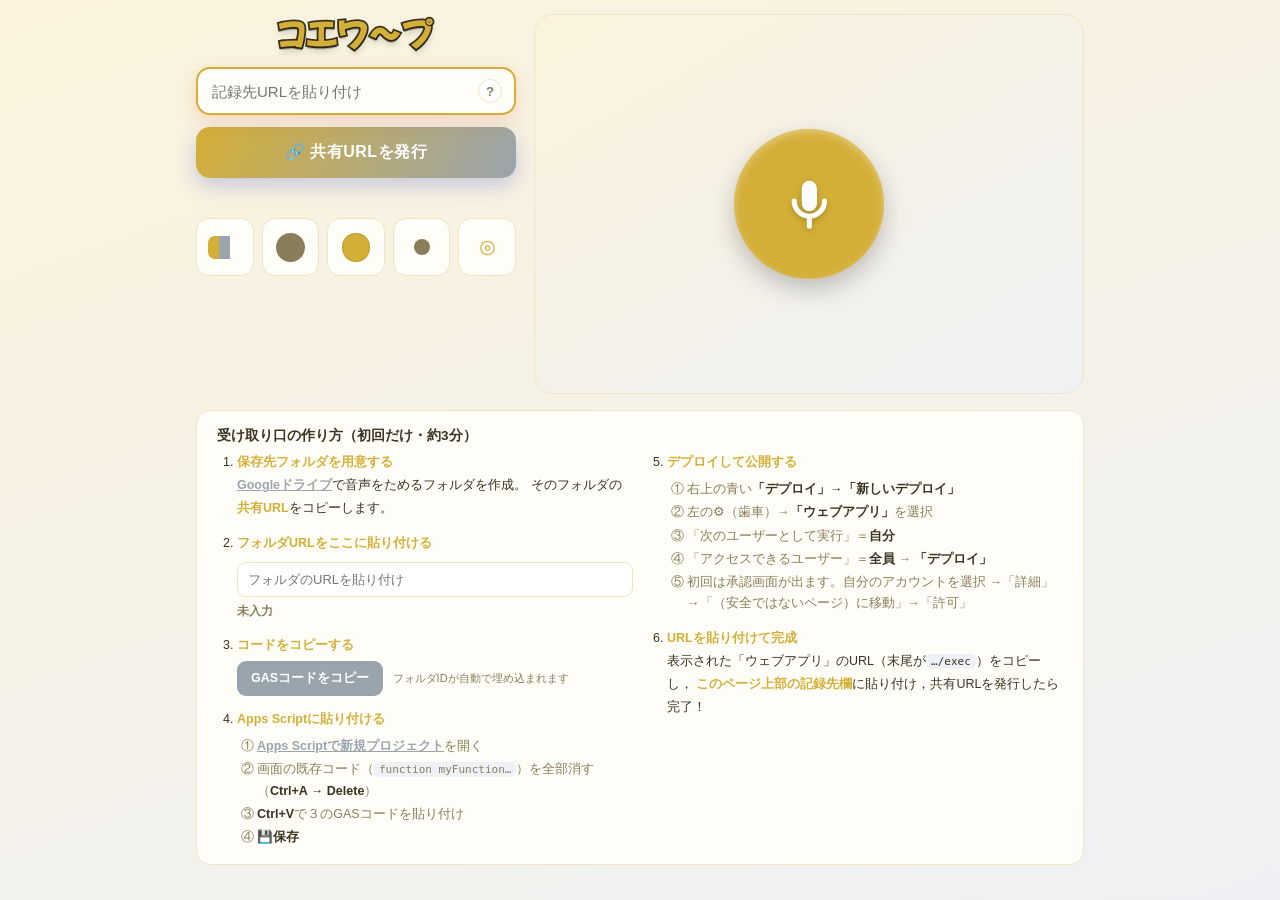
==== index.html @ 91addc2c "説明書きを常時表示に変更・？でその位置へスクロール setupGuideをデフォルト表示にし，？ボタンは開閉ではなくガイドへ スムーズスクロールする挙動へ。STEP4③とSTEP6の文言も更新。  C" ====
<!DOCTYPE html>
<html lang="ja">
<head>
<meta charset="UTF-8" />
<meta name="viewport" content="width=device-width, initial-scale=1.0, maximum-scale=1.0, user-scalable=no" />
<title>コエワ～プ</title>
<link rel="preconnect" href="https://fonts.googleapis.com" />
<link rel="preconnect" href="https://fonts.gstatic.com" crossorigin />
<link href="https://fonts.googleapis.com/css2?family=Mochiy+Pop+P+One&display=swap" rel="stylesheet" />
<link rel="stylesheet" href="styles.css" />
<link rel="icon" href="data:image/svg+xml,%3Csvg xmlns='http://www.w3.org/2000/svg' viewBox='0 0 100 100'%3E%3Ctext y='.9em' font-size='88'%3E🎙️%3C/text%3E%3C/svg%3E" />
</head>
<body>

<!-- ========== 設定画面 ========== -->
<main id="settings" class="screen">
  <div class="studio">
    <!-- 左：記録先URL・共有発行・各種セレクタ -->
    <section class="controls">
      <h1 class="app-title">コエワ～プ</h1>

      <!-- 記録先URL -->
      <div class="url-field" id="driveCard">
        <input type="url" id="driveUrl" inputmode="url" autocomplete="off"
          placeholder="記録先URLを貼り付け" />
        <button class="help-btn" id="setupToggle" type="button" aria-label="使い方">?</button>
      </div>

      <a class="test-link" id="testLink" href="#" target="_blank" rel="noopener" hidden>🔍 記録先の接続テスト</a>

      <!-- 共有URL発行 -->
      <button class="publish-btn" id="publishBtn" type="button">🔗 共有URLを発行</button>
      <div class="share-out" id="shareOut" hidden>
        <input type="text" id="shareUrl" readonly />
        <button id="copyBtn" type="button" aria-label="コピー">📋</button>
      </div>
      <p class="share-msg" id="shareMsg"></p>

      <!-- ビジュアルピッカー群（タップで展開して選ぶ） -->
      <div class="pickers" id="pickers"></div>
    </section>

    <!-- 右：プレビュー -->
    <section class="stage-wrap" id="preview">
      <div class="mic-stage">
        <div class="fx-layer" id="fxLayer"></div>
        <button class="mic-btn shaped" id="previewMic" type="button" aria-label="マイク">
          <svg viewBox="0 0 24 24" class="mic-ic"><path d="M12 15a3 3 0 0 0 3-3V6a3 3 0 0 0-6 0v6a3 3 0 0 0 3 3z"/><path d="M19 11a1 1 0 1 0-2 0 5 5 0 0 1-10 0 1 1 0 1 0-2 0 7 7 0 0 0 6 6.92V21a1 1 0 1 0 2 0v-3.08A7 7 0 0 0 19 11z"/></svg>
        </button>
      </div>
    </section>
  </div>

  <!-- 使い方（初期は隠す・？で全幅の下方に展開） -->
  <div class="setup-guide" id="setupGuide">
    <div class="sg-head">受け取り口の作り方（初回だけ・約3分）</div>
    <ol class="sg-steps">
      <li>
        <b>保存先フォルダを用意する</b><br>
        <a href="https://drive.google.com/drive/my-drive" target="_blank" rel="noopener">Googleドライブ</a>で音声をためるフォルダを作成。
        そのフォルダの<b>共有URL</b>をコピーします。
      </li>
      <li>
        <b>フォルダURLをここに貼り付ける</b>
        <input type="text" id="folderUrl" placeholder="フォルダのURLを貼り付け" />
        <div class="sg-status" id="folderStatus">未入力</div>
      </li>
      <li>
        <b>コードをコピーする</b><br>
        <button type="button" class="sg-copy" id="copyGas">GASコードをコピー</button>
        <span class="sg-note">フォルダIDが自動で埋め込まれます</span>
      </li>
      <li>
        <b>Apps Scriptに貼り付ける</b>
        <ol class="sg-ol">
          <li><a href="https://script.google.com/home/projects/create" target="_blank" rel="noopener">Apps Scriptで新規プロジェクト</a>を開く</li>
          <li>画面の既存コード（<code>function myFunction…</code>）を全部消す（<b>Ctrl+A →&nbsp;Delete</b>）</li>
          <li><b>Ctrl+V</b>で３のGASコードを貼り付け</li>
          <li><b>💾保存</b></li>
        </ol>
      </li>
      <li>
        <b>デプロイして公開する</b>
        <ol class="sg-ol">
          <li>右上の青い<b>「デプロイ」→「新しいデプロイ」</b></li>
          <li>左の⚙（歯車）→<b>「ウェブアプリ」</b>を選択</li>
          <li>「次のユーザーとして実行」＝<b>自分</b></li>
          <li>「アクセスできるユーザー」＝<b>全員</b> → <b>「デプロイ」</b></li>
          <li>初回は承認画面が出ます。自分のアカウントを選択 →「詳細」→「（安全ではないページ）に移動」→「許可」</li>
        </ol>
      </li>
      <li>
        <b>URLを貼り付けて完成</b><br>
        表示された「ウェブアプリ」のURL（末尾が<code>…/exec</code>）をコピーし，
        <b>このページ上部の記録先欄</b>に貼り付け，共有URLを発行したら完了！
      </li>
    </ol>
  </div>
</main>

<!-- ========== 録音画面（共有リンク先） ========== -->
<main id="recorder" class="screen" hidden>
  <div class="rec-wrap">
    <h1 class="rec-title" id="recTitle">コエワ～プ</h1>
    <input type="text" id="recName" class="rec-name" placeholder="データ名を入力" />
    <div class="mic-stage rec-stage">
      <div class="fx-layer" id="recFxLayer"></div>
      <button class="mic-btn shaped" id="recMic" type="button" aria-label="録音">
        <svg viewBox="0 0 24 24" class="mic-ic"><path d="M12 15a3 3 0 0 0 3-3V6a3 3 0 0 0-6 0v6a3 3 0 0 0 3 3z"/><path d="M19 11a1 1 0 1 0-2 0 5 5 0 0 1-10 0 1 1 0 1 0-2 0 7 7 0 0 0 6 6.92V21a1 1 0 1 0 2 0v-3.08A7 7 0 0 0 19 11z"/></svg>
      </button>
    </div>
    <div class="rec-status" id="recStatus">マイクを押して録音を開始</div>
    <div class="rec-timer" id="recTimer" hidden>00:00</div>
  </div>
</main>

<script src="app.js"></script>
</body>
</html>
---- styles.css ----
/* ===== コエワープ styles ===== */
:root{
  /* テーマで上書きされる変数 */
  --bg1:#f6f7fb; --bg2:#e9edf6; --panel:#ffffff; --ink:#1d2330; --sub:#5a6473;
  --brand:#e3350d; --brand2:#3b4cca; --line:#e3e7ef; --accent:#ffcb05;
  --mic:#e3350d; --micsize:150px;
}
*{box-sizing:border-box;-webkit-tap-highlight-color:transparent}
html,body{margin:0;padding:0}
body{
  font-family:"Hiragino Kaku Gothic ProN","Yu Gothic",-apple-system,"Segoe UI",sans-serif;
  color:var(--ink);
  background:linear-gradient(160deg,var(--bg1),var(--bg2));
  min-height:100vh;
  transition:background .4s;
}
.screen{max-width:920px;margin:0 auto;padding:14px 16px 24px}
[hidden]{display:none !important}

/* ---- header ---- */
/* アプリ名：初代ポケットモンスターのロゴを意識した丸ゴシック＋縁取り。
   文字色はテーマ（--brand）に連動し，縁取りは濃色（--ink）で変化する */
.app-title{font-family:"Mochiy Pop P One","M PLUS Rounded 1c","Hiragino Maru Gothic ProN",sans-serif;
  font-weight:400;font-size:34px;line-height:1.1;text-align:center;margin:0 0 4px;letter-spacing:.02em;
  color:var(--brand);-webkit-text-fill-color:var(--brand);
  -webkit-text-stroke:3.5px var(--ink);paint-order:stroke fill;
  text-shadow:0 3px 0 rgba(0,0,0,.22),0 5px 7px rgba(0,0,0,.16);
  transition:color .3s}

/* ---- 2カラム studio ---- */
.studio{display:grid;grid-template-columns:minmax(0,320px) 1fr;gap:18px;align-items:stretch}
@media(max-width:680px){.studio{grid-template-columns:1fr}}

.controls{display:flex;flex-direction:column;gap:12px}

/* URL入力 */
.url-field{position:relative;display:flex;align-items:center;gap:8px;
  background:var(--panel);border:2px solid var(--brand);border-radius:14px;padding:10px 12px;
  box-shadow:0 6px 18px rgba(227,53,13,.15)}
.url-field input{flex:1;border:none;outline:none;background:transparent;font-size:15px;color:#111;min-width:0}
.help-btn{width:24px;height:24px;border-radius:50%;border:1.5px solid var(--line);
  background:#fff;color:var(--sub);font-weight:800;cursor:pointer;flex:none}
.test-link{font-size:12px;color:var(--brand2);font-weight:700;text-decoration:none;
  align-self:flex-start;margin-top:-4px}
.test-link:hover{text-decoration:underline}

/* 使い方（？で全幅の下方に展開・横長レイアウト） */
.setup-guide{margin-top:16px;background:var(--panel);border:1px solid var(--line);
  border-radius:14px;padding:16px 20px}
@media(min-width:640px){
  .setup-guide .sg-steps{column-count:2;column-gap:34px}
  .setup-guide .sg-steps>li{break-inside:avoid;-webkit-column-break-inside:avoid}
}
.setup-guide code{background:#eef1f7;padding:1px 5px;border-radius:5px;font-size:11px;word-break:break-all}
.setup-guide a{color:var(--brand2);font-weight:700}
.sg-head{font-size:13.5px;font-weight:800;color:var(--ink);margin-bottom:6px}
.sg-steps{margin:0;padding-left:20px;font-size:12.5px;line-height:1.85;color:var(--ink)}
.sg-steps>li{margin-bottom:12px}
.sg-steps b{color:var(--brand)}
.sg-sub{font-size:11px;color:var(--sub);margin-top:3px}
.sg-note{font-size:11px;color:var(--sub);margin-left:6px}
@counter-style sg-circled{system:fixed;symbols:"①" "②" "③" "④" "⑤" "⑥" "⑦" "⑧" "⑨";suffix:" "}
.sg-ol{margin:5px 0 0;padding-left:20px;color:var(--sub);line-height:1.7;list-style:sg-circled}
.sg-ol li{margin-bottom:2px}
.sg-ol b{color:var(--ink)}
#folderUrl{width:100%;margin-top:6px;padding:9px 10px;font-size:13px;border:1.5px solid var(--line);
  border-radius:9px;outline:none;background:#fff;color:#111}
#folderUrl:focus{border-color:var(--brand)}
.sg-status{font-size:11.5px;font-weight:700;color:var(--sub);margin-top:4px}
.sg-status.ok{color:#1a9e4b}
.sg-status.ng{color:#c0392b}
.sg-copy{margin-top:4px;background:var(--brand2);color:#fff;border:none;border-radius:9px;
  padding:9px 14px;font-size:12.5px;font-weight:700;cursor:pointer}
.sg-copy:active{transform:scale(.98)}
.sg-trouble{margin-top:10px;padding:10px 12px;background:#fff8ec;border:1px solid var(--accent);
  border-radius:10px;font-size:12px;color:var(--ink)}
.sg-trouble>b{color:#c0392b}

/* ===== ビジュアルピッカー（正方形アイコン＋押すと下に見本展開） ===== */
.pickers{display:flex;flex-direction:column;gap:0}
/* 正方形アイコンを横一列に */
.picker-bar{display:flex;gap:8px}
.picker-head{flex:1;aspect-ratio:1/1;min-width:0;display:flex;align-items:center;justify-content:center;
  padding:0;cursor:pointer;background:var(--panel);border:1.5px solid var(--line);border-radius:13px;
  outline:none;transition:border-color .15s,box-shadow .15s,transform .1s}
.picker-head:active{transform:scale(.94)}
.picker-head.on{border-color:var(--brand);
  box-shadow:0 0 0 3px color-mix(in srgb,var(--brand) 24%,transparent),0 4px 12px rgba(0,0,0,.10)}
/* アイコン内の見本 */
.picker-head .sw-theme{width:60%;height:42%}
.picker-head .sw-shape{width:52%;height:52%}
.picker-head .sw-color{width:52%;height:52%}
.picker-head .sw-fx{font-size:24px}

/* 展開グリッド（左カラム全幅・5列） */
.picker-grid{display:grid;grid-template-columns:repeat(5,1fr);gap:8px;
  margin-top:10px;padding:11px;background:var(--panel);
  border:1.5px solid var(--line);border-radius:12px;
  animation:pkOpen .18s ease-out}
@keyframes pkOpen{from{opacity:0;transform:translateY(-6px)}to{opacity:1;transform:none}}
.swatch{position:relative;display:flex;align-items:center;justify-content:center;
  aspect-ratio:1/1;border:2px solid transparent;border-radius:12px;
  background:linear-gradient(160deg,var(--bg1),var(--bg2));cursor:pointer;padding:0;
  transition:transform .1s,border-color .12s,box-shadow .12s}
.swatch:hover{border-color:var(--line)}
.swatch:active{transform:scale(.9)}
.swatch.on{border-color:var(--brand);
  box-shadow:0 0 0 3px color-mix(in srgb,var(--brand) 26%,transparent)}

/* 各種チップ描画 */
.sw-theme{width:72%;height:64%;border-radius:7px;overflow:hidden;display:flex;
  box-shadow:inset 0 0 0 1px rgba(0,0,0,.08)}
.sw-theme i{flex:1;display:block}
.sw-shape{width:60%;height:60%;background:var(--sub)}
.sw-shape.shaped.shape-ring{border-radius:50%;background:transparent;
  box-shadow:0 0 0 2px #fff,0 0 0 5px var(--sub)}
.sw-color{width:62%;height:62%;border-radius:50%;box-shadow:inset 0 0 0 1px rgba(0,0,0,.12)}
.sw-size{background:var(--sub);border-radius:50%}
.sw-fx{font-size:21px;line-height:1;color:var(--brand)}

/* ---- 右：プレビュー ---- */
.stage-wrap{position:relative;border-radius:20px;
  background:linear-gradient(150deg,var(--bg1),var(--bg2));
  border:1px solid var(--line);display:flex;align-items:center;justify-content:center;
  min-height:380px;overflow:hidden}
.mic-stage{position:relative;width:100%;min-height:calc(var(--micsize) + 60px);
  display:flex;align-items:center;justify-content:center}
.fx-layer{position:absolute;inset:0;display:flex;align-items:center;justify-content:center;
  pointer-events:none;overflow:hidden}

/* ---- mic button base ---- */
.mic-btn{position:relative;z-index:2;width:var(--micsize);height:var(--micsize);
  border:none;cursor:pointer;color:#fff;background:var(--mic);
  display:flex;align-items:center;justify-content:center;
  box-shadow:0 10px 24px rgba(0,0,0,.22),inset 0 3px 8px rgba(255,255,255,.35);
  transition:transform .12s,box-shadow .2s,border-radius .2s;border-radius:50%}
.mic-btn:active{transform:scale(.94)}
.mic-btn.recording{animation:micpulse 1.1s ease-in-out infinite}
@keyframes micpulse{0%,100%{transform:scale(1)}50%{transform:scale(1.06)}}
.mic-ic{width:44%;height:44%;fill:currentColor;filter:drop-shadow(0 2px 3px rgba(0,0,0,.2))}

/* mic shapes (10) — .shaped を持つ要素へ直接適用（マイク本体・チップ両用） */
.shaped.shape-circle  {border-radius:50%}
.shaped.shape-round   {border-radius:26%}
.shaped.shape-squircle{border-radius:38% / 42%}
.shaped.shape-pill    {border-radius:50px}
.shaped.shape-hexagon {border-radius:12%;clip-path:polygon(25% 3%,75% 3%,100% 50%,75% 97%,25% 97%,0 50%)}
.shaped.shape-octagon {clip-path:polygon(30% 0,70% 0,100% 30%,100% 70%,70% 100%,30% 100%,0 70%,0 30%)}
.shaped.shape-diamond {clip-path:polygon(50% 0,100% 50%,50% 100%,0 50%)}
.shaped.shape-shield  {border-radius:44% 44% 50% 50%/60% 60% 100% 100%}
.shaped.shape-burst   {clip-path:polygon(50% 0,61% 20%,83% 12%,79% 35%,100% 50%,79% 65%,83% 88%,61% 80%,50% 100%,39% 80%,17% 88%,21% 65%,0 50%,21% 35%,17% 12%,39% 20%)}
.mic-btn.shaped.shape-ring{border-radius:50%;box-shadow:0 0 0 6px rgba(255,255,255,.7),0 0 0 11px var(--mic),0 10px 24px rgba(0,0,0,.25)}
.chip .shaped.shape-ring{border-radius:50%;box-shadow:0 0 0 2px #fff,0 0 0 4px currentColor}

/* ---- share ---- */
.publish-btn{width:100%;font-size:16px;font-weight:800;color:#fff;border:none;cursor:pointer;
  padding:15px;border-radius:14px;letter-spacing:.03em;
  background:linear-gradient(120deg,var(--brand),var(--brand2));
  box-shadow:0 8px 20px rgba(59,76,202,.25);transition:transform .12s,filter .2s}
.publish-btn:hover{filter:brightness(1.05)}
.publish-btn:active{transform:scale(.98)}
.share-out{display:flex;gap:6px}
.share-out input{flex:1;padding:10px;border:1.5px solid var(--line);border-radius:10px;
  font-size:12px;background:#f7f9fc;color:#333;min-width:0}
.share-out button{padding:0 14px;border:none;border-radius:10px;background:var(--brand2);
  color:#fff;font-size:16px;cursor:pointer}
.share-msg{min-height:16px;font-size:12px;color:var(--brand2);font-weight:700;margin:0;text-align:center}

/* ================= 録音画面 ================= */
#recorder{display:flex;align-items:center;justify-content:center;min-height:100vh}
.rec-wrap{width:100%;max-width:460px;text-align:center;padding:20px}
.rec-title{font-size:24px;font-weight:800;margin:0 0 20px;
  background:linear-gradient(90deg,var(--brand),var(--brand2));
  -webkit-background-clip:text;background-clip:text;color:transparent}
.rec-name{width:100%;font-size:16px;padding:14px;border-radius:12px;
  border:2px solid var(--line);outline:none;margin-bottom:10px;text-align:center;
  background:#fff;color:#111}
.rec-name:focus{border-color:var(--brand)}
.rec-stage{height:calc(var(--micsize) + 120px)}
.rec-status{font-size:14px;color:var(--sub);margin-top:6px;min-height:20px;font-weight:600}
.rec-status.busy{color:var(--brand2)}
.rec-status.done{color:#1a9e4b;font-weight:800}
.rec-status.err{color:#c0392b}
.rec-timer{font-size:34px;font-weight:800;font-variant-numeric:tabular-nums;
  color:var(--brand);margin-top:6px;letter-spacing:.05em}

/* ================= エフェクト（10種） ================= */
.fx-el{position:absolute;pointer-events:none}
/* 1 ripple 波紋 */
.fx-ripple .fx-el{width:var(--micsize);height:var(--micsize);border-radius:50%;
  border:3px solid var(--mic);animation:ripple 1.6s ease-out infinite}
.fx-ripple .fx-el:nth-child(2){animation-delay:.5s}
.fx-ripple .fx-el:nth-child(3){animation-delay:1s}
@keyframes ripple{0%{transform:scale(1);opacity:.7}100%{transform:scale(2.1);opacity:0}}
/* 2 wave 波線 */
.fx-wave .fx-el{width:calc(var(--micsize)*1.8);height:60px;
  background:radial-gradient(circle,var(--mic) 2px,transparent 3px) 0 0/16px 16px;
  opacity:.4;animation:wavemove 1.2s linear infinite}
@keyframes wavemove{to{background-position:16px 0}}
/* 3 pulse rings 同心円 */
.fx-pulse .fx-el{width:var(--micsize);height:var(--micsize);border-radius:50%;
  box-shadow:0 0 0 0 var(--mic);animation:pulsering 1.8s ease-out infinite;opacity:.6}
@keyframes pulsering{0%{box-shadow:0 0 0 0 var(--mic)}100%{box-shadow:0 0 0 70px transparent}}
/* 4 bars 音量バー */
.fx-bars{gap:5px}
.fx-bars .fx-el{position:relative;width:7px;height:20px;border-radius:6px;background:var(--mic);
  animation:bars .8s ease-in-out infinite}
@keyframes bars{0%,100%{height:14px;opacity:.5}50%{height:70px;opacity:1}}
/* 5 glow グロー */
.fx-glow .fx-el{width:var(--micsize);height:var(--micsize);border-radius:50%;
  background:radial-gradient(circle,var(--mic),transparent 65%);filter:blur(10px);
  animation:glow 1.6s ease-in-out infinite}
@keyframes glow{0%,100%{opacity:.25;transform:scale(1)}50%{opacity:.7;transform:scale(1.5)}}
/* 6 rotate ring 回転リング */
.fx-rotate .fx-el{width:calc(var(--micsize)*1.4);height:calc(var(--micsize)*1.4);
  border-radius:50%;border:4px dashed var(--mic);opacity:.5;animation:spin 4s linear infinite}
@keyframes spin{to{transform:rotate(360deg)}}
/* 7 sparkle スパークル */
.fx-sparkle .fx-el{width:10px;height:10px;background:var(--mic);
  clip-path:polygon(50% 0,61% 39%,100% 50%,61% 61%,50% 100%,39% 61%,0 50%,39% 39%);
  animation:sparkle 1.4s ease-in-out infinite}
@keyframes sparkle{0%,100%{transform:scale(.3) rotate(0);opacity:.2}50%{transform:scale(1.2) rotate(90deg);opacity:1}}
/* 8 orbit 周回ドット */
.fx-orbit .fx-el{width:calc(var(--micsize)*1.3);height:calc(var(--micsize)*1.3);
  animation:spin 3s linear infinite}
.fx-orbit .fx-el::before{content:"";position:absolute;top:-7px;left:50%;width:14px;height:14px;
  margin-left:-7px;border-radius:50%;background:var(--mic);box-shadow:0 0 12px var(--mic)}
/* 9 concentric 拡散円 */
.fx-concentric .fx-el{width:40px;height:40px;border-radius:50%;background:var(--mic);
  opacity:.15;animation:concentric 2s ease-out infinite}
.fx-concentric .fx-el:nth-child(2){animation-delay:.6s}
.fx-concentric .fx-el:nth-child(3){animation-delay:1.2s}
@keyframes concentric{0%{transform:scale(.5);opacity:.4}100%{transform:scale(4);opacity:0}}
/* 10 aurora オーロラ帯 */
.fx-aurora .fx-el{width:calc(var(--micsize)*2);height:calc(var(--micsize)*2);border-radius:45%;
  background:conic-gradient(from 0deg,var(--mic),transparent,var(--brand2),transparent,var(--mic));
  filter:blur(20px);opacity:.3;animation:spin 6s linear infinite}

/* エフェクトは録音中だけ animation を動かす（プレビュー時は .fx-run で起動） */
.fx-layer .fx-el{animation-play-state:paused}
.fx-run .fx-el,.fx-layer.fx-run .fx-el{animation-play-state:running}

/* ================= 10テーマ ================= */
[data-theme="rg"]{--bg1:#fdeaea;--bg2:#e7f3e9;--panel:#fff;--ink:#2a2320;--sub:#7a6f68;
  --brand:#e3350d;--brand2:#3aa856;--line:#f0dcd8;--accent:#ffcb05;--mic:#e3350d}
[data-theme="gs"]{--bg1:#fbf3dc;--bg2:#eef0f3;--panel:#fffdf7;--ink:#3a3320;--sub:#8a7d5a;
  --brand:#d4af37;--brand2:#9aa4ad;--line:#efe4c4;--accent:#d4af37;--mic:#c9a227}
[data-theme="rs"]{--bg1:#fde9ea;--bg2:#e6ecfb;--panel:#fff;--ink:#20233a;--sub:#6a6f8a;
  --brand:#a5122a;--brand2:#1f5fbf;--line:#e6d8dc;--accent:#f2c14e;--mic:#c62839}
[data-theme="dp"]{--bg1:#eef4fb;--bg2:#fbeef6;--panel:#fff;--ink:#2a2a3a;--sub:#7a7a8a;
  --brand:#4f79c4;--brand2:#e79ac0;--line:#e2e6f0;--accent:#cfe0f5;--mic:#5b8dd9}
[data-theme="bw"]{--bg1:#f4f5f7;--bg2:#e7e9ee;--panel:#fff;--ink:#1a1a1e;--sub:#666;
  --brand:#111318;--brand2:#4a4f5a;--line:#dfe2e8;--accent:#d0d3da;--mic:#1a1c22}
[data-theme="xy"]{--bg1:#e9f0fb;--bg2:#fbeaec;--panel:#fff;--ink:#1e2740;--sub:#6b7490;
  --brand:#2b5fb0;--brand2:#d6243c;--line:#dde4f0;--accent:#8fd0e6;--mic:#2f6fd0}
[data-theme="sm"]{--bg1:#fff0e0;--bg2:#f3e8fb;--panel:#fffaf5;--ink:#3a2a20;--sub:#8a7060;
  --brand:#f08a24;--brand2:#7a4fb5;--line:#f6e2cd;--accent:#ffd28a;--mic:#f2841c}
[data-theme="ss"]{--bg1:#e6f7f9;--bg2:#fbe9f4;--panel:#fff;--ink:#1e2e33;--sub:#5f7a80;
  --brand:#00a0b0;--brand2:#d61f8c;--line:#d6eef1;--accent:#8be3ec;--mic:#00a5b5}
[data-theme="sv"]{--bg1:#fdeae4;--bg2:#efe7fb;--panel:#fff;--ink:#33202a;--sub:#7a6070;
  --brand:#e0453a;--brand2:#7d4fc4;--line:#f0dcd6;--accent:#f2b6a0;--mic:#e0453a}
[data-theme="legends"]{--bg1:#eef1e6;--bg2:#f3ede0;--panel:#fbfaf4;--ink:#2e3320;--sub:#77805f;
  --brand:#6b7a3a;--brand2:#b08a2e;--line:#e2e2d0;--accent:#d8c98a;--mic:#7a8a44}
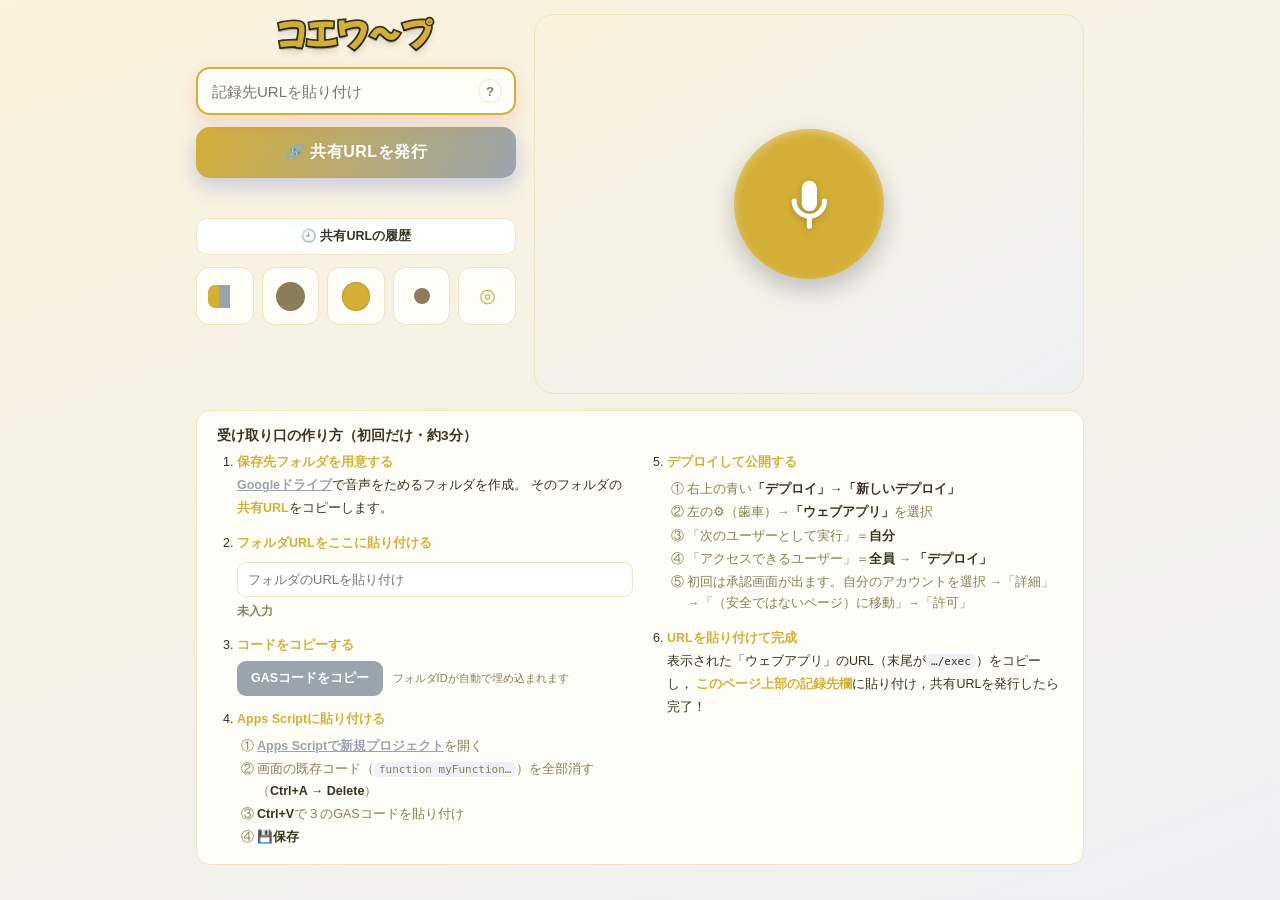
==== commit 3a0e7f12: "共有URL履歴・オンオフ・日付フォルダ自動保存を追加 - 設定画面に共有URL履歴（各端末ローカル・最大30件／開く・コピー・削除） - 共有URLごとに固有IDを付与し，オフにするとGAS側で送信を" ====
--- a/index.html
+++ b/index.html
@@ -35,6 +35,10 @@
         <button id="copyBtn" type="button" aria-label="コピー">📋</button>
       </div>
       <p class="share-msg" id="shareMsg"></p>
+
+      <!-- 共有URL履歴（各端末のローカル保存・最大30件） -->
+      <button class="hist-btn" id="histToggle" type="button">🕘 共有URLの履歴</button>
+      <div class="hist-panel" id="histPanel" hidden></div>
 
       <!-- ビジュアルピッカー群（タップで展開して選ぶ） -->
       <div class="pickers" id="pickers"></div>
--- a/styles.css
+++ b/styles.css
@@ -165,6 +165,30 @@
 .share-out button{padding:0 14px;border:none;border-radius:10px;background:var(--brand2);
   color:#fff;font-size:16px;cursor:pointer}
 .share-msg{min-height:16px;font-size:12px;color:var(--brand2);font-weight:700;margin:0;text-align:center}
+
+/* ---- 共有URL履歴 ---- */
+.hist-btn{width:100%;padding:9px;border:1.5px solid var(--line);border-radius:11px;
+  background:#fff;color:var(--ink);font-size:12.5px;font-weight:700;cursor:pointer;
+  transition:background .15s,border-color .15s}
+.hist-btn:hover{border-color:var(--brand2)}
+.hist-btn.open{background:var(--sub);color:#fff;border-color:var(--sub)}
+.hist-panel{margin-top:8px;display:flex;flex-direction:column;gap:8px;
+  max-height:280px;overflow-y:auto;padding:2px}
+.hist-empty{font-size:11.5px;color:var(--sub);line-height:1.6;padding:6px 2px}
+.hist-row{border:1.5px solid var(--line);border-radius:11px;padding:8px 10px;background:#fff;
+  display:flex;flex-direction:column;gap:6px;transition:opacity .15s}
+.hist-row.off{opacity:.55;background:#f6f6f6}
+.hist-info{min-width:0}
+.hist-date{font-size:11.5px;font-weight:700;color:var(--brand2)}
+.hist-url{font-size:10.5px;color:var(--sub);white-space:nowrap;overflow:hidden;text-overflow:ellipsis}
+.hist-acts{display:flex;align-items:center;gap:6px;flex-wrap:wrap}
+.hist-sw{display:inline-flex;align-items:center;gap:4px;font-size:11.5px;font-weight:700;color:var(--ink);cursor:pointer}
+.hist-sw input{width:15px;height:15px;accent-color:var(--brand);cursor:pointer}
+.hist-acts button{padding:5px 10px;border:1.5px solid var(--line);border-radius:9px;
+  background:#fff;color:var(--ink);font-size:11.5px;font-weight:700;cursor:pointer}
+.hist-acts button:hover{border-color:var(--brand2);color:var(--brand2)}
+.hist-acts .hist-del{margin-left:auto;padding:5px 9px}
+.hist-acts .hist-del:hover{border-color:#c0392b;color:#c0392b}
 
 /* ================= 録音画面 ================= */
 #recorder{display:flex;align-items:center;justify-content:center;min-height:100vh}
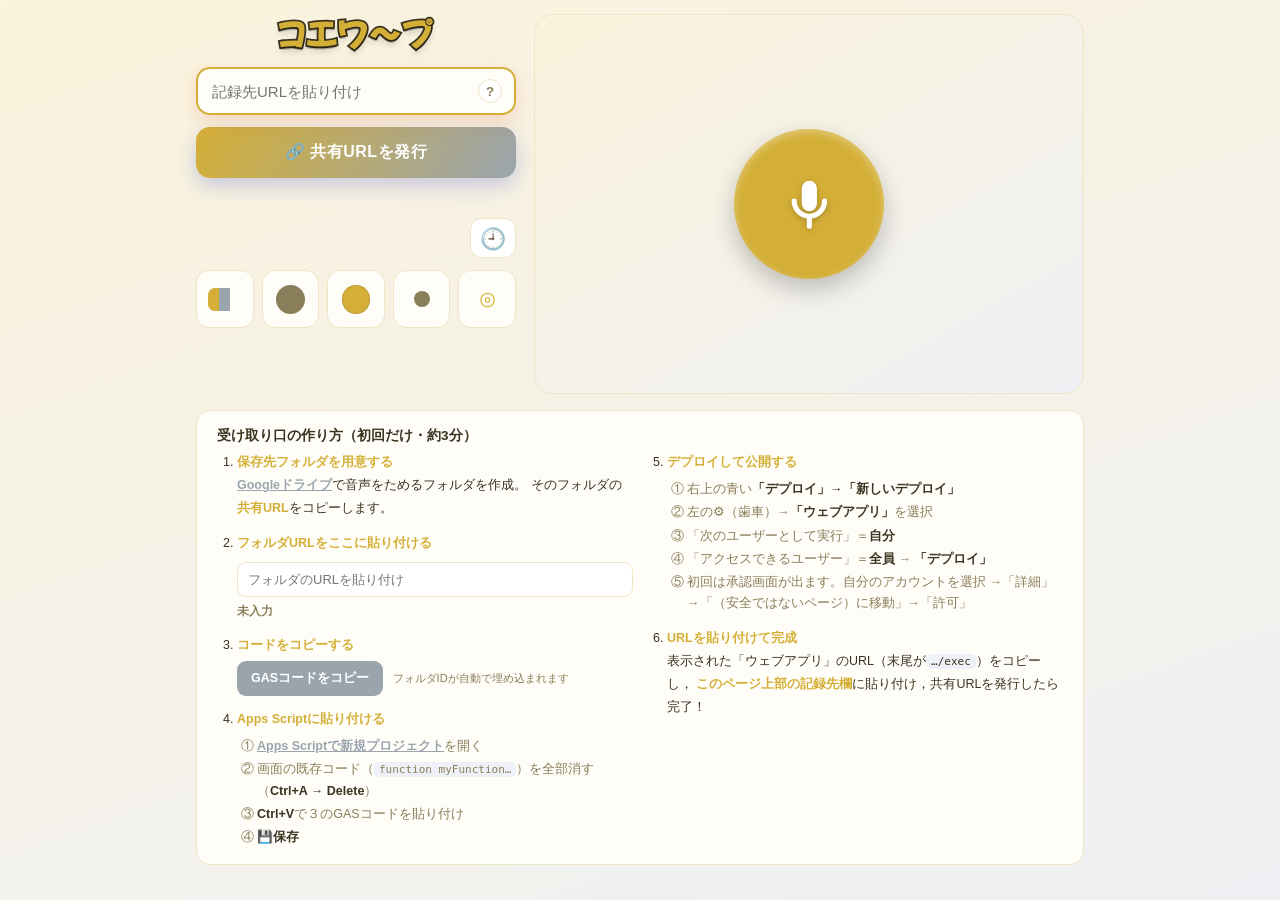
==== commit 157bc10a: "履歴ボタンを🕘アイコンのみに・3エフェクトの表示を修正 - 共有URL履歴ボタンを右寄せの🕘アイコンのみ（テキスト削除）に変更 - 音量バー/グロー/拡散円がマイク背面に隠れて見えなかった問題を修正 " ====
--- a/index.html
+++ b/index.html
@@ -37,7 +37,7 @@
       <p class="share-msg" id="shareMsg"></p>
 
       <!-- 共有URL履歴（各端末のローカル保存・最大30件） -->
-      <button class="hist-btn" id="histToggle" type="button">🕘 共有URLの履歴</button>
+      <button class="hist-btn" id="histToggle" type="button" aria-label="共有URLの履歴" title="共有URLの履歴">🕘</button>
       <div class="hist-panel" id="histPanel" hidden></div>
 
       <!-- ビジュアルピッカー群（タップで展開して選ぶ） -->
--- a/styles.css
+++ b/styles.css
@@ -167,11 +167,13 @@
 .share-msg{min-height:16px;font-size:12px;color:var(--brand2);font-weight:700;margin:0;text-align:center}
 
 /* ---- 共有URL履歴 ---- */
-.hist-btn{width:100%;padding:9px;border:1.5px solid var(--line);border-radius:11px;
-  background:#fff;color:var(--ink);font-size:12.5px;font-weight:700;cursor:pointer;
-  transition:background .15s,border-color .15s}
+.hist-btn{align-self:flex-end;width:46px;height:40px;padding:0;border:1.5px solid var(--line);
+  border-radius:11px;background:#fff;font-size:21px;line-height:1;cursor:pointer;
+  display:flex;align-items:center;justify-content:center;
+  transition:background .15s,border-color .15s,transform .12s}
 .hist-btn:hover{border-color:var(--brand2)}
-.hist-btn.open{background:var(--sub);color:#fff;border-color:var(--sub)}
+.hist-btn:active{transform:scale(.96)}
+.hist-btn.open{background:var(--sub);border-color:var(--sub)}
 .hist-panel{margin-top:8px;display:flex;flex-direction:column;gap:8px;
   max-height:280px;overflow-y:auto;padding:2px}
 .hist-empty{font-size:11.5px;color:var(--sub);line-height:1.6;padding:6px 2px}
@@ -225,16 +227,16 @@
 .fx-pulse .fx-el{width:var(--micsize);height:var(--micsize);border-radius:50%;
   box-shadow:0 0 0 0 var(--mic);animation:pulsering 1.8s ease-out infinite;opacity:.6}
 @keyframes pulsering{0%{box-shadow:0 0 0 0 var(--mic)}100%{box-shadow:0 0 0 70px transparent}}
-/* 4 bars 音量バー */
-.fx-bars{gap:5px}
-.fx-bars .fx-el{position:relative;width:7px;height:20px;border-radius:6px;background:var(--mic);
-  animation:bars .8s ease-in-out infinite}
-@keyframes bars{0%,100%{height:14px;opacity:.5}50%{height:70px;opacity:1}}
-/* 5 glow グロー */
-.fx-glow .fx-el{width:var(--micsize);height:var(--micsize);border-radius:50%;
-  background:radial-gradient(circle,var(--mic),transparent 65%);filter:blur(10px);
-  animation:glow 1.6s ease-in-out infinite}
-@keyframes glow{0%,100%{opacity:.25;transform:scale(1)}50%{opacity:.7;transform:scale(1.5)}}
+/* 4 bars 音量バー（マイク下部に等化器として表示・前面） */
+.fx-layer.fx-bars{gap:6px;align-items:flex-end;padding-bottom:11%;z-index:3}
+.fx-bars .fx-el{position:relative;width:9px;height:18px;border-radius:6px;background:var(--mic);
+  box-shadow:0 2px 6px rgba(0,0,0,.15);animation:bars .8s ease-in-out infinite}
+@keyframes bars{0%,100%{height:16px;opacity:.55}50%{height:78px;opacity:1}}
+/* 5 glow グロー（マイクを囲む発光ハロー） */
+.fx-glow .fx-el{width:calc(var(--micsize)*1.55);height:calc(var(--micsize)*1.55);border-radius:50%;
+  background:radial-gradient(circle,var(--mic) 30%,transparent 72%);filter:blur(14px);
+  animation:glow 1.5s ease-in-out infinite}
+@keyframes glow{0%,100%{opacity:.35;transform:scale(1)}50%{opacity:.85;transform:scale(1.85)}}
 /* 6 rotate ring 回転リング */
 .fx-rotate .fx-el{width:calc(var(--micsize)*1.4);height:calc(var(--micsize)*1.4);
   border-radius:50%;border:4px dashed var(--mic);opacity:.5;animation:spin 4s linear infinite}
@@ -249,12 +251,13 @@
   animation:spin 3s linear infinite}
 .fx-orbit .fx-el::before{content:"";position:absolute;top:-7px;left:50%;width:14px;height:14px;
   margin-left:-7px;border-radius:50%;background:var(--mic);box-shadow:0 0 12px var(--mic)}
-/* 9 concentric 拡散円 */
-.fx-concentric .fx-el{width:40px;height:40px;border-radius:50%;background:var(--mic);
-  opacity:.15;animation:concentric 2s ease-out infinite}
-.fx-concentric .fx-el:nth-child(2){animation-delay:.6s}
-.fx-concentric .fx-el:nth-child(3){animation-delay:1.2s}
-@keyframes concentric{0%{transform:scale(.5);opacity:.4}100%{transform:scale(4);opacity:0}}
+/* 9 concentric 拡散円（マイクから広がるソナー状の輪） */
+.fx-concentric .fx-el{width:calc(var(--micsize)*0.9);height:calc(var(--micsize)*0.9);border-radius:50%;
+  border:5px solid var(--mic);background:transparent;opacity:0;
+  animation:concentric 1.9s ease-out infinite}
+.fx-concentric .fx-el:nth-child(2){animation-delay:.63s}
+.fx-concentric .fx-el:nth-child(3){animation-delay:1.26s}
+@keyframes concentric{0%{transform:scale(.6);opacity:.9}100%{transform:scale(2.6);opacity:0}}
 /* 10 aurora オーロラ帯 */
 .fx-aurora .fx-el{width:calc(var(--micsize)*2);height:calc(var(--micsize)*2);border-radius:45%;
   background:conic-gradient(from 0deg,var(--mic),transparent,var(--brand2),transparent,var(--mic));
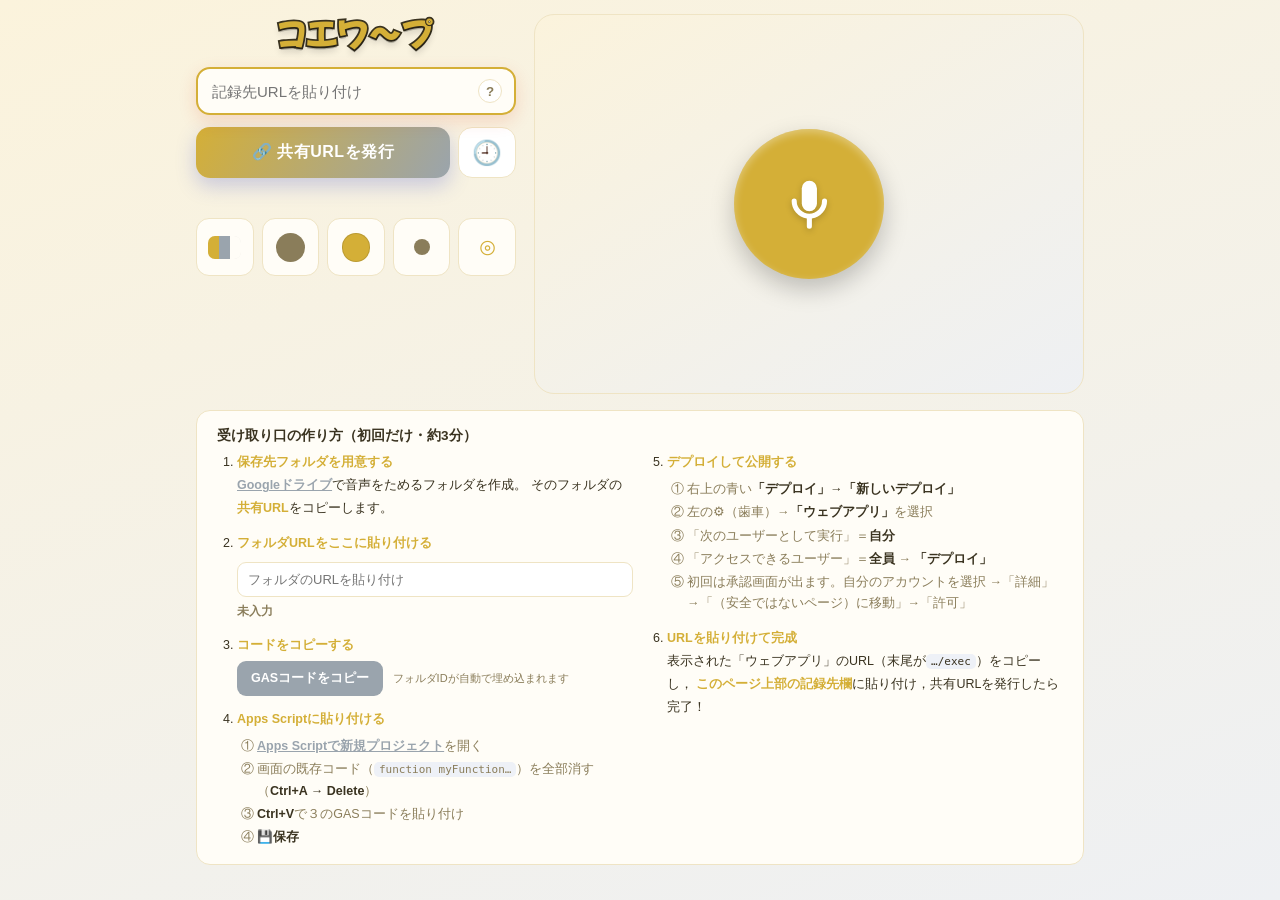
==== commit eb4720f4: "履歴🕘ボタンを「共有URLを発行」の右隣に配置 発行ボタンと履歴アイコンを同じ行（flex）に並べ，高さを揃えた。  Co-Authored-By: Claude Opus 4 <noreply@an" ====
--- a/index.html
+++ b/index.html
@@ -28,17 +28,18 @@
 
       <a class="test-link" id="testLink" href="#" target="_blank" rel="noopener" hidden>🔍 記録先の接続テスト</a>
 
-      <!-- 共有URL発行 -->
-      <button class="publish-btn" id="publishBtn" type="button">🔗 共有URLを発行</button>
+      <!-- 共有URL発行（右隣に履歴🕘） -->
+      <div class="publish-row">
+        <button class="publish-btn" id="publishBtn" type="button">🔗 共有URLを発行</button>
+        <button class="hist-btn" id="histToggle" type="button" aria-label="共有URLの履歴" title="共有URLの履歴">🕘</button>
+      </div>
+      <!-- 共有URL履歴パネル（各端末のローカル保存・最大30件） -->
+      <div class="hist-panel" id="histPanel" hidden></div>
       <div class="share-out" id="shareOut" hidden>
         <input type="text" id="shareUrl" readonly />
         <button id="copyBtn" type="button" aria-label="コピー">📋</button>
       </div>
       <p class="share-msg" id="shareMsg"></p>
-
-      <!-- 共有URL履歴（各端末のローカル保存・最大30件） -->
-      <button class="hist-btn" id="histToggle" type="button" aria-label="共有URLの履歴" title="共有URLの履歴">🕘</button>
-      <div class="hist-panel" id="histPanel" hidden></div>
 
       <!-- ビジュアルピッカー群（タップで展開して選ぶ） -->
       <div class="pickers" id="pickers"></div>
--- a/styles.css
+++ b/styles.css
@@ -153,7 +153,8 @@
 .chip .shaped.shape-ring{border-radius:50%;box-shadow:0 0 0 2px #fff,0 0 0 4px currentColor}
 
 /* ---- share ---- */
-.publish-btn{width:100%;font-size:16px;font-weight:800;color:#fff;border:none;cursor:pointer;
+.publish-row{display:flex;gap:8px;align-items:stretch}
+.publish-btn{flex:1;min-width:0;font-size:16px;font-weight:800;color:#fff;border:none;cursor:pointer;
   padding:15px;border-radius:14px;letter-spacing:.03em;
   background:linear-gradient(120deg,var(--brand),var(--brand2));
   box-shadow:0 8px 20px rgba(59,76,202,.25);transition:transform .12s,filter .2s}
@@ -167,8 +168,8 @@
 .share-msg{min-height:16px;font-size:12px;color:var(--brand2);font-weight:700;margin:0;text-align:center}
 
 /* ---- 共有URL履歴 ---- */
-.hist-btn{align-self:flex-end;width:46px;height:40px;padding:0;border:1.5px solid var(--line);
-  border-radius:11px;background:#fff;font-size:21px;line-height:1;cursor:pointer;
+.hist-btn{flex:0 0 auto;width:58px;padding:0;border:1.5px solid var(--line);
+  border-radius:14px;background:#fff;font-size:24px;line-height:1;cursor:pointer;
   display:flex;align-items:center;justify-content:center;
   transition:background .15s,border-color .15s,transform .12s}
 .hist-btn:hover{border-color:var(--brand2)}
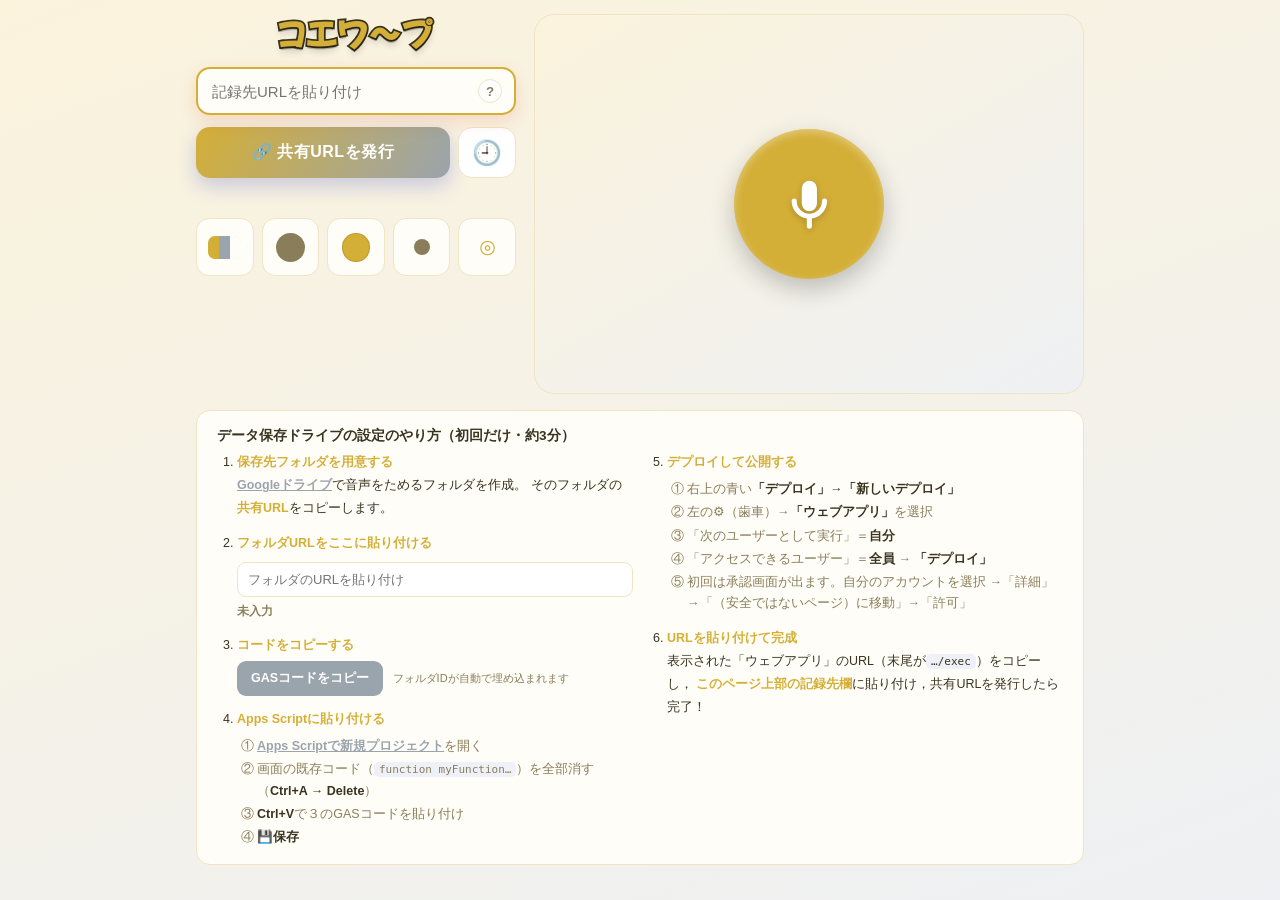
==== commit 3d0cff1a: "説明見出しを「データ保存ドライブの設定のやり方」に変更 Co-Authored-By: Claude Opus 4 <noreply@anthropic.com>" ====
--- a/index.html
+++ b/index.html
@@ -58,7 +58,7 @@
 
   <!-- 使い方（初期は隠す・？で全幅の下方に展開） -->
   <div class="setup-guide" id="setupGuide">
-    <div class="sg-head">受け取り口の作り方（初回だけ・約3分）</div>
+    <div class="sg-head">データ保存ドライブの設定のやり方（初回だけ・約3分）</div>
     <ol class="sg-steps">
       <li>
         <b>保存先フォルダを用意する</b><br>
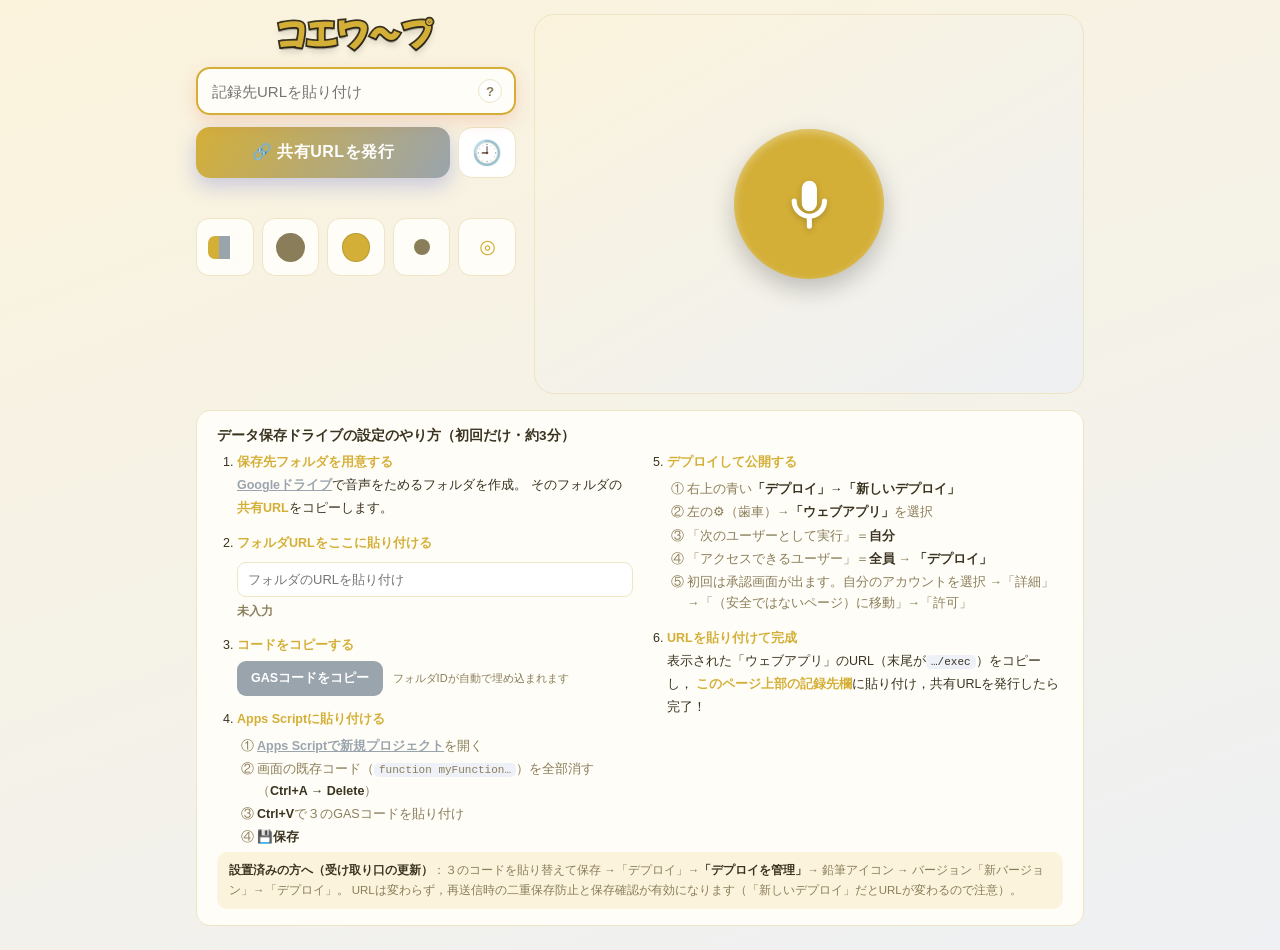
==== commit bc4aa590: "送信の取りこぼし防止：端末バックアップと自動再送信を追加 7班同時利用の4ラウンド目に5班が送信エラーになった事案への対応。 従来は送信が1回失敗すると再試行せず，録音も次の録音で上書きされて消えてい" ====
--- a/index.html
+++ b/index.html
@@ -100,6 +100,10 @@
         <b>このページ上部の記録先欄</b>に貼り付け，共有URLを発行したら完了！
       </li>
     </ol>
+    <p class="sg-update">
+      <b>設置済みの方へ（受け取り口の更新）</b>：３のコードを貼り替えて保存 →「デプロイ」→<b>「デプロイを管理」</b>→ 鉛筆アイコン → バージョン「新バージョン」→「デプロイ」。
+      URLは変わらず，再送信時の二重保存防止と保存確認が有効になります（「新しいデプロイ」だとURLが変わるので注意）。
+    </p>
   </div>
 </main>
 
@@ -116,9 +120,12 @@
     </div>
     <div class="rec-status" id="recStatus">マイクを押して録音を開始</div>
     <div class="rec-timer" id="recTimer" hidden>00:00</div>
+    <!-- 未送信の録音があるときだけ表示（端末に保存済み・タップで再送信） -->
+    <button class="rec-pending" id="recPending" type="button" hidden></button>
   </div>
 </main>
 
+<script src="vendor/lamejs.iife.js"></script>
 <script src="app.js"></script>
 </body>
 </html>
--- a/styles.css
+++ b/styles.css
@@ -59,6 +59,9 @@
 .sg-steps b{color:var(--brand)}
 .sg-sub{font-size:11px;color:var(--sub);margin-top:3px}
 .sg-note{font-size:11px;color:var(--sub);margin-left:6px}
+.sg-update{margin:4px 0 0;padding:8px 12px;border-radius:10px;background:var(--bg1);
+  font-size:11.5px;line-height:1.75;color:var(--sub)}
+.sg-update b{color:var(--ink)}
 @counter-style sg-circled{system:fixed;symbols:"①" "②" "③" "④" "⑤" "⑥" "⑦" "⑧" "⑨";suffix:" "}
 .sg-ol{margin:5px 0 0;padding-left:20px;color:var(--sub);line-height:1.7;list-style:sg-circled}
 .sg-ol li{margin-bottom:2px}
@@ -210,6 +213,9 @@
 .rec-status.err{color:#c0392b}
 .rec-timer{font-size:34px;font-weight:800;font-variant-numeric:tabular-nums;
   color:var(--brand);margin-top:6px;letter-spacing:.05em}
+.rec-pending{margin-top:12px;padding:7px 16px;border-radius:999px;border:1.5px solid #e2a39b;
+  background:#fff6f4;color:#c0392b;font-size:13px;font-weight:700;cursor:pointer}
+.rec-pending:disabled{opacity:.65;cursor:default}
 
 /* ================= エフェクト（10種） ================= */
 .fx-el{position:absolute;pointer-events:none}
